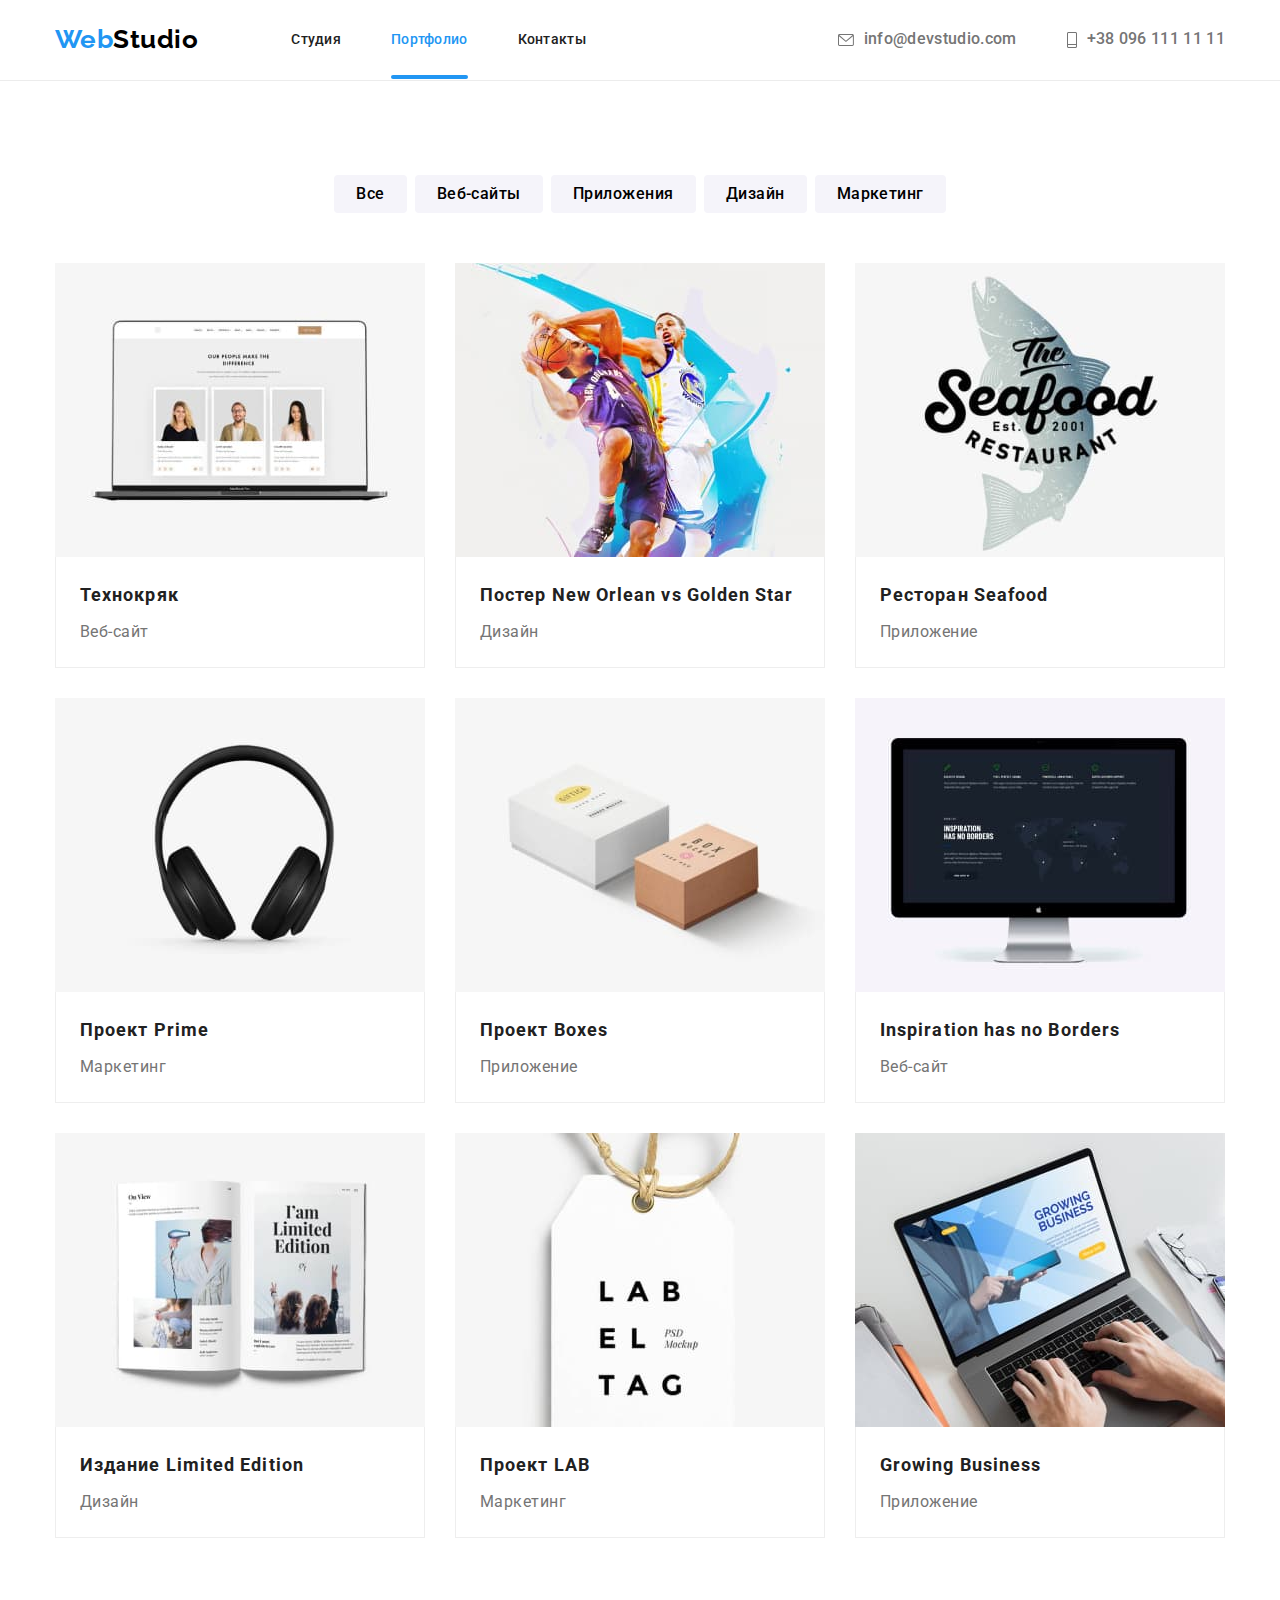
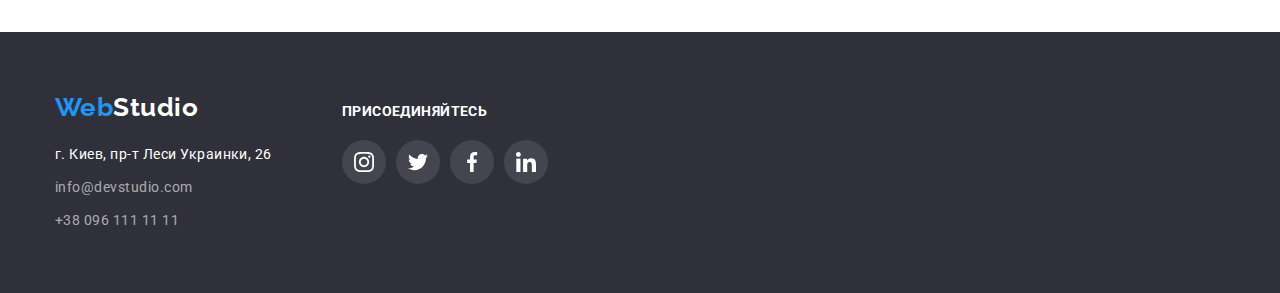
==== portfolio.html @ bd708ec2 "готовит работу к сдаче" ====
<!DOCTYPE html>
<html lang="ru">

<head>
    <meta charset="UTF-8" />
    <meta name="viewport" content="width=device-width, initial-scale=1.0" />
    <title>homework-third</title>
    <link rel="preconnect" href="https://fonts.gstatic.com" />
    <link
        href="https://fonts.googleapis.com/css2?family=Raleway:wght@700&family=Roboto:wght@400;500;700;900&display=swap"
        rel="stylesheet" />
    <link rel="stylesheet"
        href="https://cdnjs.cloudflare.com/ajax/libs/modern-normalize/1.0.0/modern-normalize.min.css" />
    <link rel="stylesheet" href="./css/style.css" />
</head>

<body class="page">
    <header class="header portfolio">
        <!-- навигация  -->
        <div class="header-container container">
            <nav class="header-nav">
                <a href="./index.html" lang="en" class="logo link">
                    <span class="logo-web">Web</span>Studio
                </a>

                <ul class="header-nav-list list">
                    <li class="header-list-item"><a href="./index.html" class="header-link link">Студия</a></li>
                    <li class="header-list-item"><a href="./portfolio.html"
                            class="header-link link current">Портфолио</a></li>
                    <li class="header-list-item"><a href="#contacts" class="header-link link">Контакты</a></li>
                </ul>
            </nav>
            <ul class="header-contacts list">
                <li class="header-contacts-item"><a href="mailto:info@devstudio.com" lang="en"
                        class="header-contacts-link link">
                        <svg class="header-contacts-icon icon-envelope">
                            <use href="./img/svg-icon/sprite.svg#icon-envelope"></use>
                        </svg>
                        info@devstudio.com</a>
                </li>
                <li class="header-contacts-item">
                    <a href="tel:+380961111111" class="header-contacts-link link">
                        <svg class="header-contacts-icon icon-cell">
                            <use href="./img/svg-icon/sprite.svg#icon-cell"></use>
                        </svg>
                        +38 096 111 11 11</a>
                </li>
            </ul>
        </div>
    </header>
    <!-- Уникальная инфа -->
    <main>
        <!-- Создаём секцию наши возможности-->
        <section class="port">
            <div class="port-container container">
                <h1 class="title-hidden">Наши возможности</h1>
                <ul class="port-list-button list">
                    <li class="port-item">
                        <button type="button" class="portfolio-button">Все</button>
                    </li>

                    <li class="port-item">
                        <button type="button" class="portfolio-button">Веб-сайты</button>
                    </li>

                    <li class="port-item">
                        <button type="button" class="portfolio-button">Приложения</button>
                    </li>

                    <li class="port-item">
                        <button type="button" class="portfolio-button">Дизайн</button>
                    </li>

                    <li class="port-item">
                        <button type="button" class="portfolio-button">Маркетинг</button>
                    </li>
                </ul>

                <ul class="port-list-card list">
                    <li class="port-item-card">
                        <div class="thumb">
                            <img src="./img/portfolio-pictures/tech.jpg" alt="Наши персонал играет важную роль"
                                class="port-card-image" />
                        </div>
                        <div class="port-card-div">
                            <h2 class="port-card-title">Технокряк</h2>
                            <p class="port-card-paragraph">Веб-сайт</p>
                        </div>
                    </li>
                    <li class="port-item-card">
                        <div class="thumb">
                            <img src="./img/portfolio-pictures/basketball.jpg" alt="Спарринг двух баскетбольных игроков"
                                class="port-card-image" />
                        </div>
                        <div class="port-card-div">
                            <h2 lang="en" class="port-card-title">
                                Постер New Orlean vs Golden Star
                            </h2>
                            <p class="port-card-paragraph">Дизайн</p>
                        </div>
                    </li>
                    <li class="port-item-card">
                        <div class="thumb">
                            <img src="./img/portfolio-pictures/seafood.jpg" alt="Баннер ресторана-морепродуктов"
                                class="port-card-image" />
                        </div>
                        <div class="port-card-div">
                            <h2 lang="en" class="port-card-title">Ресторан Seafood</h2>
                            <p class="port-card-paragraph">Приложение</p>
                        </div>
                    </li>
                    <li class="port-item-card">
                        <div class="thumb">
                            <img src="./img/portfolio-pictures/prime.jpg" alt="Черные наушники от проэкта 'Прайм' "
                                class="port-card-image" />
                        </div>
                        <div class="port-card-div">
                            <h2 lang="en" class="port-card-title">Проект Prime</h2>
                            <p class="port-card-paragraph">Маркетинг</p>
                        </div>
                    </li>
                    <li class="port-item-card">
                        <div class="thumb">
                            <img src="./img/portfolio-pictures/box.jpg" alt="Подарочные коробки"
                                class="port-card-image" />
                        </div>
                        <div class="port-card-div">
                            <h2 lang="en" class="port-card-title">Проект Boxes</h2>
                            <p class="port-card-paragraph">Приложение</p>
                        </div>
                    </li>
                    <li class="port-item-card">
                        <div class="thumb">
                            <img src="./img/portfolio-pictures/inspiration.jpg"
                                alt="Надпись на мониторе 'Вдохновение не имеет границ'" class="port-card-image" />
                        </div>
                        <div class="port-card-div">
                            <h2 lang="en" class="port-card-title">
                                Inspiration has no Borders
                            </h2>
                            <p class="port-card-paragraph">Веб-сайт</p>
                        </div>
                    </li>
                    <li class="port-item-card">
                        <div class="thumb">
                            <img src="./img/portfolio-pictures/edition.jpg" alt="Страницы журнала"
                                class="port-card-image" />
                        </div>
                        <div class="port-card-div">
                            <h2 lang="en" class="port-card-title">
                                Издание Limited Edition
                            </h2>
                            <p class="port-card-paragraph">Дизайн</p>
                        </div>
                    </li>
                    <li class="port-item-card">
                        <div class="thumb">
                            <img src="./img/portfolio-pictures/lab.jpg" alt="Маркированная метка"
                                class="port-card-image" />
                        </div>
                        <div class="port-card-div">
                            <h2 lang="en" class="port-card-title">Проект LAB</h2>
                            <p class="port-card-paragraph">Маркетинг</p>
                        </div>
                    </li>
                    <li class="port-item-card">
                        <div class="thumb">
                            <img src="./img/portfolio-pictures/business.jpg" alt="Человеческие руки печатают"
                                class="port-card-image" />
                        </div>
                        <div class="port-card-div">
                            <h2 lang="en" class="port-card-title">Growing Business</h2>
                            <p class="port-card-paragraph">Приложение</p>
                        </div>
                    </li>
                </ul>

            </div>
        </section>
    </main>
    <!-- Наш Футэр -->
    <footer class="footer">
        <div class="footer-container container">
            <div class="logo-plus-address-container">
                <div class="container-logo">
                    <a href="./index.html" lang="en" class="logo link">
                        <span class="logo-web">Web</span>Studio
                    </a>
                </div>

                <address id="contacts" class="footer-address">
                    <ul class="footer-list list">
                        <li class="footer-item">
                            <a href="https://goo.gl/maps/tSYE8Pj3sfSVLAzh6" target="_blank" rel="noopener noreferrer"
                                class="footer-city-link footer-info link">г. Киев, пр-т Леси Украинки, 26</a>
                        </li>
                        <li class="footer-item">
                            <a href="mailto:info@devstudio.com" lang="en"
                                class="footer-mail-link footer-info link">info@devstudio.com</a>
                        </li>
                        <li class="footer-item">
                            <a href="tel:+380961111111" class="footer-tel-link footer-info link">+38 096 111 11 11</a>
                        </li>
                    </ul>
                </address>
            </div>


            <div class="social-join">
                <b class="join">
                    Присоединяйтесь
                </b>
                <ul class="social-join-list list">
                    <li class="social-join-link-item"><a href=""
                            class="social-join-link-item-link link social-instagram">
                            <svg class="social-join-list-icon">
                                <use href="./img/svg-icon/sprite.svg#icon-instagram"></use>
                            </svg> </a></li>
                    <li class="social-join-link-item"><a href="" class="social-join-link-item-link link social-twitter">
                            <svg class="social-join-list-icon">
                                <use href="./img/svg-icon/sprite.svg#icon-twitter"></use>
                            </svg> </a></li>
                    <li class="social-join-link-item"><a href=""
                            class="social-join-link-item-link link social-facebook">
                            <svg class="social-join-list-icon">
                                <use href="./img/svg-icon/sprite.svg#icon-facebook"></use>
                            </svg> </a></li>
                    <li class="social-join-link-item"><a href=""
                            class="social-join-link-item-link link social-linkedin">
                            <svg class="social-join-list-icon">
                                <use href="./img/svg-icon/sprite.svg#icon-linkedin"></use>
                            </svg> </a></li>
                </ul>
            </div>
        </div>
    </footer>
</body>

</html>
---- css/style.css ----
:root {
  --primary-background-color: #ffffff;
  --secondary-background-color: #f5f4fa;
  --hero-background-color: #2f303a;
  --accent-text-color: #2196f3;
  --title-text-color: #212121;
  --paragraph-text-color: #757575;
  --icon-basic-color: #afb1b8;

  --primary-fonts: Roboto, sans-serif;
  --secondary-fonts: Raleway, cursive;

  --letter-spacing: 0.03em;
  --hero-title-letter-spacing: 0.06em;
  --main-links-letter-spacing: 0.02em;
}

.page {
  background-color: var(--primary-background-color);
  font-family: var(--primary-fonts);
  color: var(--paragraph-text-color);
  letter-spacing: var(--letter-spacing);
}

/* ==================== UTILITIES ===================== */
.list {
  margin: 0;
  padding: 0;
  list-style: none;
}

.link {
  margin: 0;
  padding: 0;

  color: var(--title-text-color);
  text-decoration: none;
}

.title {
  color: var(--title-text-color);

  font-weight: 700;
  letter-spacing: var(--letter-spacing);
}
.container {
  width: 1200px;
  padding-left: 15px;
  padding-right: 15px;
  /* outline: 2px solid tomato; */
  margin-left: auto;
  margin-right: auto;
}

h1,
h2,
h3,
h4,
h5,
h6,
p {
  margin: 0;
}

img {
  display: block;
  max-width: 100%;
  height: auto;
}

address {
  font-style: normal;
}

.logo {
  color: #000000;
  font-family: var(--secondary-fonts);
  font-weight: 700;
  font-size: 26px;
  line-height: 1.2;
}

.logo-web {
  color: var(--accent-text-color);
}

.title-hidden {
  position: absolute;
  width: 1px;
  height: 1px;
  margin: -1px;
  padding: 0;
  border: 0;
  clip: rect(0 0 0);
  overflow: hidden;
}

.footer-info {
  color: rgba(255, 255, 255, 0.6);

  font-size: 14px;
  line-height: 1.71;
}
.current {
  color: var(--accent-text-color);
}
/* ==================== END UTILITIES ===================== */

/* ==================== HEADER ===================== */
.header {
  padding-top: 24px;
  padding-bottom: 25px;
}

.header-container {
  display: flex;
  margin-left: auto;
  align-items: center;
  /* outline: 1px solid black; */
}

.header-nav {
  display: flex;
  align-items: center;
}

.header-nav-list {
  display: flex;
  margin-left: 93px;
  align-items: center;
}

.header-list-item:not(:first-child) {
  margin-left: 50px;
}

.header-link {
  letter-spacing: var(--main-links-letter-spacing);
  font-weight: 500;
  font-size: 14px;
  line-height: 1.14;
}

.header-link:hover,
.header-link:focus {
  color: var(--accent-text-color);
}

/* полосочкаааааааааааааааааа */
.header-link.current {
  position: relative;
  padding-bottom: 32px;
}

.header-link.current::after {
  content: "";

  position: absolute;
  left: 0;
  bottom: 0;
  width: 100%;
  height: 4px;
  display: block;
  border-radius: 2px;
  background-color: var(--accent-text-color);
}

.header-contacts {
  display: flex;
  margin-left: auto;
}

.header-contacts-item:not(:first-child) {
  margin-left: 50px;
}

.header-contacts-link {
  display: flex;
  align-items: center;
  color: var(--paragraph-text-color);

  font-weight: 500;
  letter-spacing: var(--main-links-letter-spacing);
}

.header-contacts-icon {
  margin-right: 10px;
  fill: var(--paragraph-text-color);
}

.header-contacts-icon.icon-envelope {
  width: 16px;
  height: 12px;
}

.header-contacts-icon.icon-cell {
  width: 10px;
  height: 16px;
}

.header-contacts-link:hover .header-contacts-icon,
.header-contacts-link:focus .header-contacts-icon {
  fill: var(--accent-text-color);
}

.header-contacts-link:hover,
.header-contacts-link:focus {
  color: var(--accent-text-color);
}
/* ==================== END HEADER ===================== */

/* ====================================================== INDEX.HTML =========================================== */

/* ==================== HERO ===================== */
.hero {
  background-color: var(--hero-background-color);
  padding-top: 200px;
  padding-bottom: 200px;
}

.hero {
  max-width: 1600px;
  height: 600px;
  margin-left: auto;
  margin-right: auto;
  background-image: linear-gradient(
      to right,
      rgba(47, 48, 58, 0.4),
      rgba(47, 48, 58, 0.4)
    ),
    url(../img/hero-banner.jpg);
  background-repeat: no-repeat;
  background-position: center;
  background-size: cover;
}

.hero-container {
  text-align: center;
}

.hero-title {
  margin: 0 auto 30px;
  color: var(--primary-background-color);
  max-width: 696px;
  font-weight: 900;
  font-size: 44px;
  line-height: 1.36;
  letter-spacing: var(--hero-title-letter-spacing);
  text-transform: uppercase;
}

.primary-button {
  cursor: pointer;

  padding: 10px 30px;

  color: var(--primary-background-color);
  background-color: var(--accent-text-color);
  border: 1px solid transparent;
  border-radius: 4px;
  box-shadow: 0px 4px 4px rgba(0, 0, 0, 0.15);

  font-family: inherit;
  font-weight: 700;
  font-size: 16px;
  line-height: 1.87;
  letter-spacing: var(--hero-title-letter-spacing);

  min-width: 200px;
  text-align: center;
}
/* ==================== END HERO ===================== */

/* ==================== FEATURES ===================== */
.features {
  background-color: var(--primary-background-color);
  padding-top: 94px;
  padding-bottom: 94px;
}

.features-list {
  display: flex;
  flex-wrap: wrap;
  margin-left: -30px;
  margin-top: -30px;
}

.features-item {
  flex-basis: calc(100% / 4 - 30px);
  margin-left: 30px;
  margin-top: 30px;
}

.svg-icon-container {
  margin-bottom: 30px;
  display: flex;
  align-items: center;
  justify-content: center;
  width: 270px;
  height: 120px;
  background-color: var(--secondary-background-color);
  border-radius: 4px;
}

.features-list-icon {
  width: 70px;
  height: 70px;
}

.features-item-title {
  margin-bottom: 10px;

  font-size: 14px;
  line-height: 1.14;
  text-transform: uppercase;
}

.features-item-paragraph {
  font-size: 14px;
  line-height: 1.71;
}
/* ==================== END FEATURES ===================== */

/* ==================== DUTIES ===================== */
.duties {
  background-color: var(--primary-background-color);
  padding-bottom: 94px;
}

.duties-title {
  margin-bottom: 50px;

  text-align: center;
  font-size: 36px;
  line-height: 1.16;
}

.duties-list {
  display: flex;
  flex-wrap: wrap;
  margin-left: -30px;
  margin-top: -30px;
}

.duties-item {
  flex-basis: calc(100% / 3 - 30px);
  margin-left: 30px;
  margin-top: 30px;
  max-width: 370px;
  max-height: 294px;
  position: relative;
  
}

.duties-paragraph-typing {
  position: absolute;
  bottom: 0;
  right: 0;
  width: 100%;

  padding-top: 27px;
  padding-bottom: 27px;
  padding-left: 82px;
  padding-right: 82px;

  font-weight: 700;
  font-size: 14px;
  line-height: 1.14;
  text-align: center;
  letter-spacing: var(--letter-spacing);
  text-transform: uppercase;

  color: var(--primary-background-color);
  background: rgba(47, 48, 58, 0.8);
}

.duties-paragraph-scanning {
  position: absolute;
  bottom: 0;
  right: 0;
  width: 100%;

  padding-top: 27px;
  padding-bottom: 27px;
  padding-left: 85px;
  padding-right: 85px;

  font-weight: 700;
  font-size: 14px;
  line-height: 1.14;
  text-align: center;
  letter-spacing: var(--letter-spacing);
  text-transform: uppercase;

  color: var(--primary-background-color);
  background: rgba(47, 48, 58, 0.8);
}

.duties-paragraph-choosing {
  position: absolute;
  bottom: 0;
  right: 0;
  width: 100%;

  padding-top: 27px;
  padding-bottom: 27px;
  padding-left: 91px;
  padding-right: 90px;

  font-weight: 700;
  font-size: 14px;
  line-height: 1.14;
  text-align: center;
  letter-spacing: var(--letter-spacing);
  text-transform: uppercase;

  color: var(--primary-background-color);
  background: rgba(47, 48, 58, 0.8);
}
/* ==================== END DUTIES ===================== */

/* ==================== END STAFF ===================== */
.staff {
  background-color: var(--secondary-background-color);
  padding-top: 94px;
  padding-bottom: 94px;
}

.staff-title {
  margin-bottom: 50px;

  text-align: center;
  font-size: 36px;
  line-height: 1.16;
}

.staff-list {
  display: flex;
  flex-wrap: wrap;
  margin-left: -30px;
  margin-top: -30px;
}

.staff-info-title {
  margin-bottom: 10px;

  font-weight: 500;
  font-size: 16px;
  line-height: 1.19;
}

.staff-info-paragraph {
  margin-bottom: 16px;

  font-weight: normal;
  font-size: 16px;
  line-height: 1.19;
  letter-spacing: var(--letter-spacing);
}

.staff-item-card {
  width: 270px;
  border-radius: 0px 0px 4px 4px;
  box-shadow: 0px 1px 3px rgba(0, 0, 0, 0.12), 0px 1px 1px rgba(0, 0, 0, 0.14),
    0px 2px 1px rgba(0, 0, 0, 0.2);
  background-color: var(--primary-background-color);
}

.staff-item-card {
  flex-basis: calc(100% / 4 - 30px);
  margin-left: 30px;
  margin-top: 30px;
}

.staff-info {
  text-align: center;
  padding-top: 30px;
  padding-bottom: 30px;
  padding-right: 32px;
  padding-left: 32px;
}

.social-list {
  display: flex;
  align-items: center;
  justify-content: center;
}
.social-link-item:not(:last-child) {
  margin-right: 10px;
}
.social-link-item-link {
  display: flex;
  align-items: center;
  justify-content: center;
  width: 44px;
  height: 44px;
  border-radius: 50%;
}

.social-link-item-link:hover,
.social-link-item-link:focus {
  background-color: var(--accent-text-color);
}
.social-list-icon {
  width: 20px;
  height: 20px;
  fill: var(--icon-basic-color);
}

.social-link-item-link:hover .social-list-icon,
.social-link-item-link:focus .social-list-icon {
  fill: var(--primary-background-color);
}

/* ==================== END STAFF ===================== */

/* ==================== CUSTOMER ===================== */
.regular-customer-container {
  text-align: center;
  padding-top: 94px;
  padding-bottom: 94px;
}

.regular-customer-title {
  margin-bottom: 50px;
  color: var(--title-text-color);
  font-weight: 700;
  font-size: 36px;
  line-height: 42px;
  letter-spacing: var(--letter-spacing);
}
.regular-customer-list {
  display: flex;
}

.regular-customer-item {
  width: 170px;
  height: 90px;
}

.regular-customer-item-link {
  display: flex;
  align-items: center;
  justify-content: center;
  width: 100%;
  height: 100%;
  border: 1px solid var(--icon-basic-color);
  border-radius: 4px;
}

.regular-customer-item:not(:last-child) {
  margin-right: 30px;
}

.customer-list-icon {
  fill: var(--icon-basic-color);
}

.regular-customer-item-link:hover .customer-list-icon,
.regular-customer-item-link:focus .customer-list-icon {
  fill: var(--accent-text-color);
}
.regular-customer-item-link:hover,
.regular-customer-item-link:focus {
  border: 1px solid var(--accent-text-color);
}

/* ==================== END CUSTOMER ===================== */

/* ==================== FOOTER ===================== */
.footer {
  background-color: var(--hero-background-color);
  padding-top: 60px;
  padding-bottom: 60px;
}

.footer-container {
  display: flex;
  align-items: baseline;
}

.logo-plus-address-container {
  margin-right: 70px;
}

.container-logo {
  margin-bottom: 20px;
}

.container-logo > .logo {
  color: var(--primary-background-color);
}

.logo-web {
  color: var(--accent-text-color);
}

.footer-item:not(:last-child) {
  margin-bottom: 9px;
}

.footer-city-link.link {
  color: var(--primary-background-color);
}

.join {
  display: block;
  margin-bottom: 20px;

  color: var(--primary-background-color);

  font-weight: 700;
  font-size: 14px;
  line-height: 1.14;
  letter-spacing: var(--letter-spacing);
  text-transform: uppercase;
}

.social-join-list {
  display: flex;
  align-items: center;
  justify-content: center;
}

.social-join-link-item:not(:last-child) {
  margin-right: 10px;
}

.social-join-link-item-link {
  display: flex;
  align-items: center;
  justify-content: center;
  width: 44px;
  height: 44px;
  border-radius: 50%;
  background-color: rgba(255, 255, 255, 0.1);
}

.social-join-link-item-link:hover,
.social-join-link-item-link:focus {
  background-color: var(--accent-text-color);
}

.social-join-list-icon {
  width: 20px;
  height: 20px;
  fill: var(--primary-background-color);
}

/* ==================== END FOOTER ===================== */
/* ====================================================== PORTFOLIO.HTML ====================================== */
/* ==================== PORT ===================== */
.header.portfolio {
  border-bottom: 1px solid #ececec;
}
.port {
  background-color: var(--primary-background-color);
  padding-top: 94px;
  padding-bottom: 94px;
}

.port-list-button {
  display: flex;
  justify-content: center;
  margin-bottom: 50px;
}

.portfolio-button {
  padding: 6px 22px;
  border: transparent;
  border-radius: 4px;

  background-color: var(--secondary-background-color);

  font-family: inherit;
  letter-spacing: var(--letter-spacing);
  font-weight: 500;
  font-size: 16px;
  line-height: 1.62;
  text-align: center;
}

.portfolio-button:hover,
.portfolio-button:focus {
  box-shadow: 0px 3px 1px rgba(0, 0, 0, 0.1), 0px 1px 2px rgba(0, 0, 0, 0.08),
    0px 2px 2px rgba(0, 0, 0, 0.12);
  background-color: var(--accent-text-color);
  color: var(--primary-background-color);
  cursor: pointer;
}

.port-item:not(:first-child) {
  margin-left: 8px;
}

.port-list-card {
  display: flex;
  flex-wrap: wrap;
  margin-left: -30px;
  margin-top: -30px;
}

.port-item-card {
  flex-basis: calc(100% / 3 - 30px);
  margin-left: 30px;
  margin-top: 30px;

  background-color: var(--primary-background-color);
}

.port-item-card:hover,
.port-item-card:focus {
  box-shadow: 0px 1px 1px rgba(0, 0, 0, 0.12), 0px 4px 4px rgba(0, 0, 0, 0.06),
    1px 4px 6px rgba(0, 0, 0, 0.16);
}

.port-card-div {
  padding: 20px 24px;
  border-bottom: 1px solid #eeeeee;
  border-right: 1px solid #eeeeee;
  border-left: 1px solid #eeeeee;
}

.port-card-title {
  margin-bottom: 4px;

  color: var(--title-text-color);
  font-weight: 700;
  font-size: 18px;
  line-height: 2;
  letter-spacing: var(--hero-title-letter-spacing);
}

.port-card-paragraph {
  font-size: 16px;
  line-height: 1.87;
}
/* ==================== END PORT ===================== */
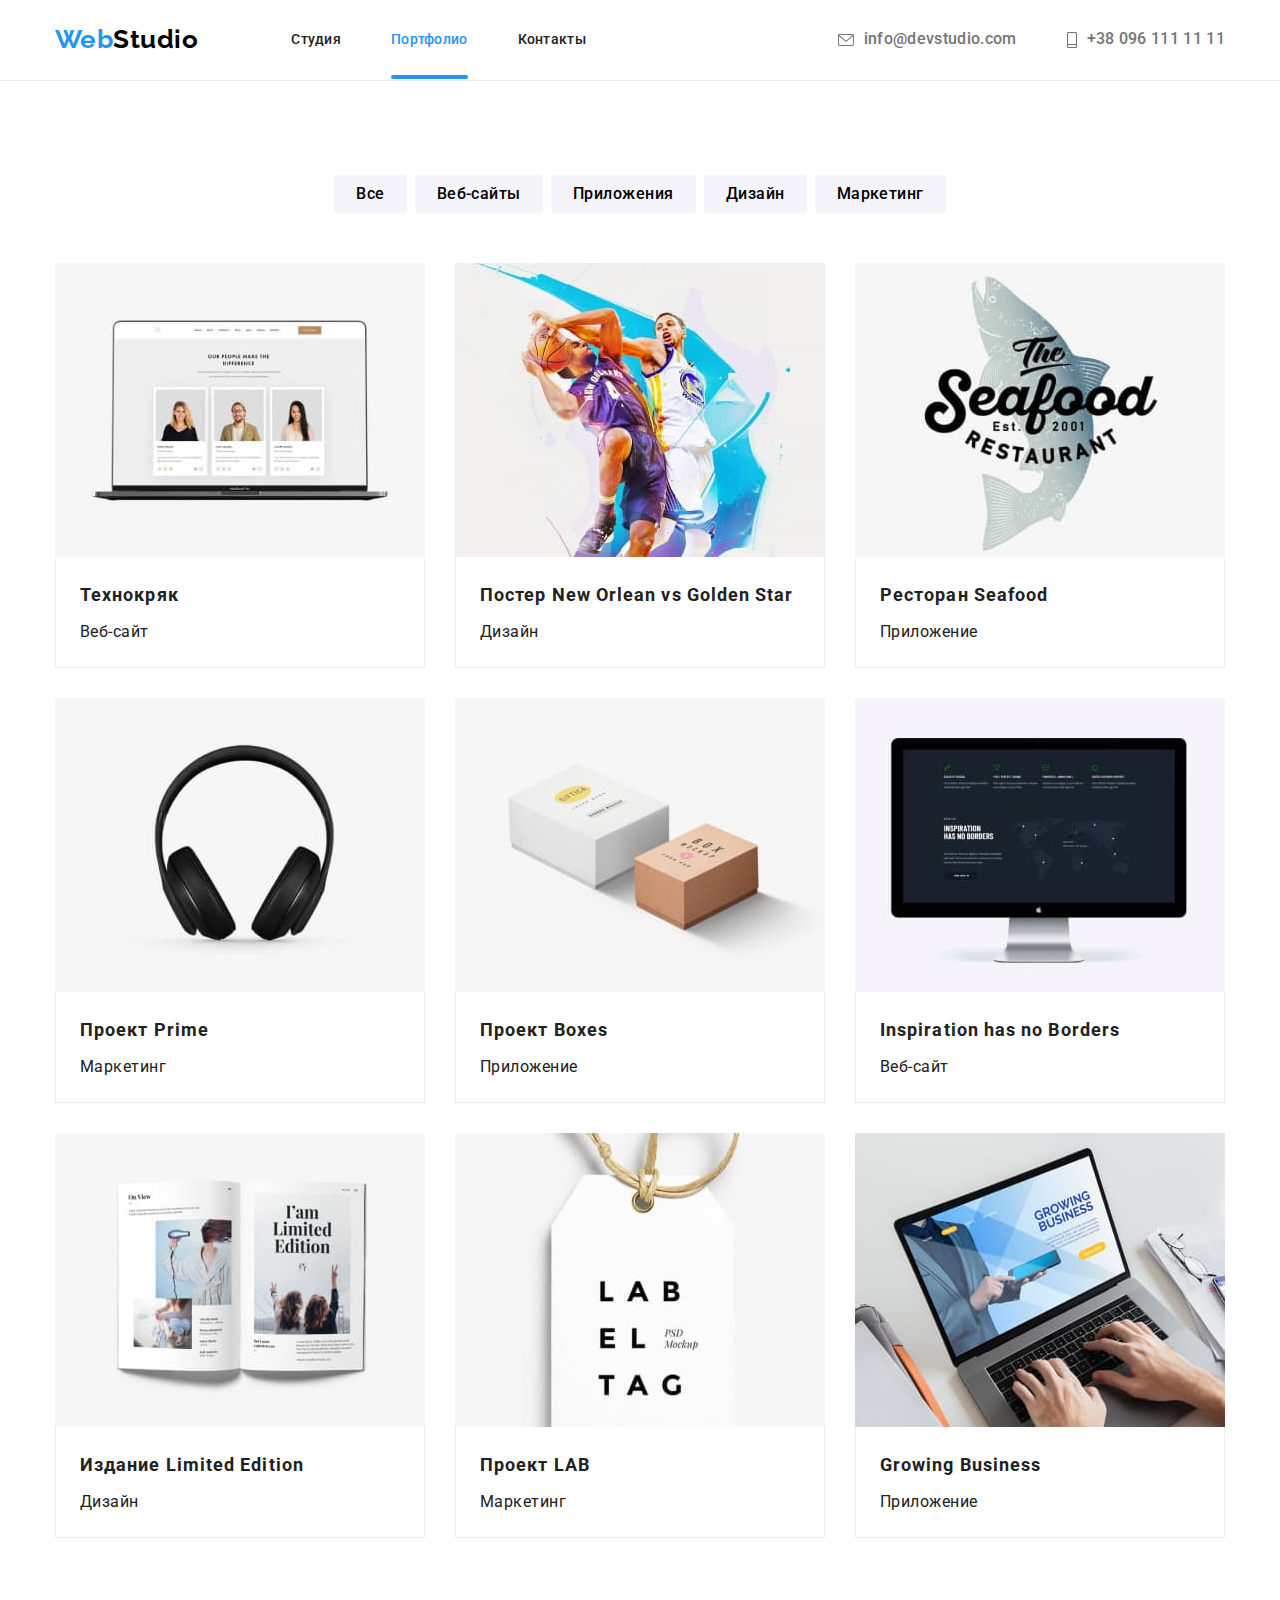
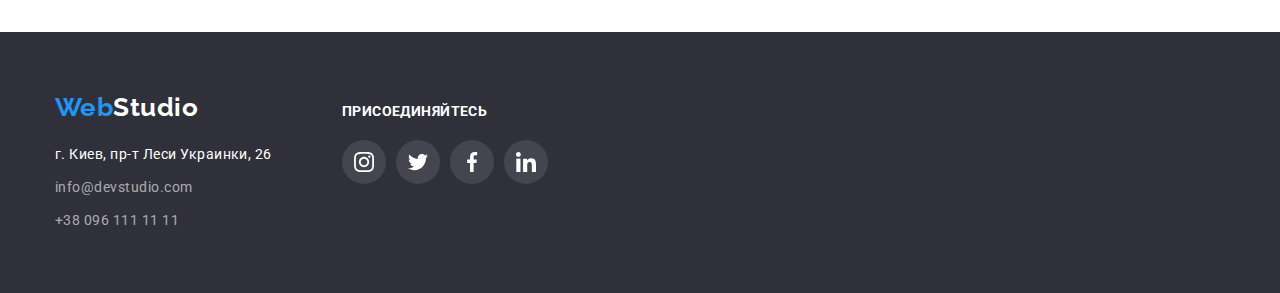
==== commit a736ec26: "готовит к сдаче" ====
--- a/portfolio.html
+++ b/portfolio.html
@@ -66,115 +66,205 @@
                     <li class="port-item">
                         <button type="button" class="portfolio-button">Приложения</button>
                     </li>
-
+                    
                     <li class="port-item">
                         <button type="button" class="portfolio-button">Дизайн</button>
                     </li>
-
+                    
                     <li class="port-item">
                         <button type="button" class="portfolio-button">Маркетинг</button>
                     </li>
                 </ul>
-
+                
                 <ul class="port-list-card list">
                     <li class="port-item-card">
-                        <div class="thumb">
-                            <img src="./img/portfolio-pictures/tech.jpg" alt="Наши персонал играет важную роль"
-                                class="port-card-image" />
-                        </div>
-                        <div class="port-card-div">
-                            <h2 class="port-card-title">Технокряк</h2>
-                            <p class="port-card-paragraph">Веб-сайт</p>
-                        </div>
-                    </li>
-                    <li class="port-item-card">
-                        <div class="thumb">
-                            <img src="./img/portfolio-pictures/basketball.jpg" alt="Спарринг двух баскетбольных игроков"
-                                class="port-card-image" />
-                        </div>
-                        <div class="port-card-div">
-                            <h2 lang="en" class="port-card-title">
-                                Постер New Orlean vs Golden Star
-                            </h2>
-                            <p class="port-card-paragraph">Дизайн</p>
-                        </div>
-                    </li>
-                    <li class="port-item-card">
-                        <div class="thumb">
-                            <img src="./img/portfolio-pictures/seafood.jpg" alt="Баннер ресторана-морепродуктов"
-                                class="port-card-image" />
-                        </div>
-                        <div class="port-card-div">
-                            <h2 lang="en" class="port-card-title">Ресторан Seafood</h2>
-                            <p class="port-card-paragraph">Приложение</p>
-                        </div>
-                    </li>
-                    <li class="port-item-card">
-                        <div class="thumb">
-                            <img src="./img/portfolio-pictures/prime.jpg" alt="Черные наушники от проэкта 'Прайм' "
-                                class="port-card-image" />
-                        </div>
-                        <div class="port-card-div">
-                            <h2 lang="en" class="port-card-title">Проект Prime</h2>
-                            <p class="port-card-paragraph">Маркетинг</p>
-                        </div>
-                    </li>
-                    <li class="port-item-card">
-                        <div class="thumb">
-                            <img src="./img/portfolio-pictures/box.jpg" alt="Подарочные коробки"
-                                class="port-card-image" />
-                        </div>
-                        <div class="port-card-div">
-                            <h2 lang="en" class="port-card-title">Проект Boxes</h2>
-                            <p class="port-card-paragraph">Приложение</p>
-                        </div>
-                    </li>
-                    <li class="port-item-card">
-                        <div class="thumb">
-                            <img src="./img/portfolio-pictures/inspiration.jpg"
-                                alt="Надпись на мониторе 'Вдохновение не имеет границ'" class="port-card-image" />
-                        </div>
-                        <div class="port-card-div">
-                            <h2 lang="en" class="port-card-title">
-                                Inspiration has no Borders
-                            </h2>
-                            <p class="port-card-paragraph">Веб-сайт</p>
-                        </div>
-                    </li>
-                    <li class="port-item-card">
-                        <div class="thumb">
-                            <img src="./img/portfolio-pictures/edition.jpg" alt="Страницы журнала"
-                                class="port-card-image" />
-                        </div>
-                        <div class="port-card-div">
-                            <h2 lang="en" class="port-card-title">
-                                Издание Limited Edition
-                            </h2>
-                            <p class="port-card-paragraph">Дизайн</p>
-                        </div>
-                    </li>
-                    <li class="port-item-card">
-                        <div class="thumb">
-                            <img src="./img/portfolio-pictures/lab.jpg" alt="Маркированная метка"
-                                class="port-card-image" />
-                        </div>
-                        <div class="port-card-div">
-                            <h2 lang="en" class="port-card-title">Проект LAB</h2>
-                            <p class="port-card-paragraph">Маркетинг</p>
-                        </div>
-                    </li>
-                    <li class="port-item-card">
-                        <div class="thumb">
-                            <img src="./img/portfolio-pictures/business.jpg" alt="Человеческие руки печатают"
-                                class="port-card-image" />
-                        </div>
-                        <div class="port-card-div">
-                            <h2 lang="en" class="port-card-title">Growing Business</h2>
-                            <p class="port-card-paragraph">Приложение</p>
-                        </div>
+                        <a href="" class="port-item-link link">
+                            <div class="thumb">
+                                <img src="./img/portfolio-pictures/tech.jpg" alt="Наши персонал играет важную роль"
+                                    class="port-card-image" />
+                                <p class="thumb-overlay-paragraph">
+                                    Технокряк это современная площадка распространения коронавируса. Компании используют
+                                    эту платформу для цифрового шпионажа и атак на защищённые сервера конкурентов.
+                                </p>
+                            </div>
+                            <div class="port-card-div">
+                                <h2 class="port-card-title">Технокряк</h2>
+                                <p class="port-card-paragraph">Веб-сайт</p>
+                            </div>
+                        </a>
+                    </li>
+
+                    <li class="port-item-card">
+                        <a href="" class="port-item-link link">
+                            <div class="thumb">
+                                <img src="./img/portfolio-pictures/basketball.jpg"
+                                    alt="Спарринг двух баскетбольных игроков" class="port-card-image" />
+                                <div class="thumb-overlay">
+                                    <p class="thumb-overlay-paragraph">
+                                        Технокряк это современная площадка распространения коронавируса. Компании
+                                        используют эту платформу для цифрового шпионажа и атак на защищённые сервера
+                                        конкурентов.
+                                    </p>
+                                </div>
+                            </div>
+                            <div class="port-card-div">
+                                <h2 lang="en" class="port-card-title">
+                                    Постер New Orlean vs Golden Star
+                                </h2>
+                                <p class="port-card-paragraph">Дизайн</p>
+                            </div>
+                        </a>
+                    </li>
+
+                    <li class="port-item-card">
+                        <a href="" class="port-item-link link">
+                            <div class="thumb">
+                                <img src="./img/portfolio-pictures/seafood.jpg" alt="Баннер ресторана-морепродуктов"
+                                    class="port-card-image" />
+                                <div class="thumb-overlay">
+                                    <p class="thumb-overlay-paragraph">
+                                        Технокряк это современная площадка распространения коронавируса. Компании
+                                        используют эту платформу для цифрового шпионажа и атак на защищённые сервера
+                                        конкурентов.
+                                    </p>
+                                </div>
+                            </div>
+                            <div class="port-card-div">
+                                <h2 lang="en" class="port-card-title">Ресторан Seafood</h2>
+                                <p class="port-card-paragraph">Приложение</p>
+                            </div>
+                        </a>
+
+                    </li>
+
+                    <li class="port-item-card">
+                        <a href="" class="port-item-link link">
+                            <div class="thumb">
+                                <img src="./img/portfolio-pictures/prime.jpg" alt="Черные наушники от проэкта 'Прайм' "
+                                    class="port-card-image" />
+                                <div class="thumb-overlay">
+                                    <p class="thumb-overlay-paragraph">
+                                        Технокряк это современная площадка распространения коронавируса. Компании
+                                        используют эту платформу для цифрового шпионажа и атак на защищённые сервера
+                                        конкурентов.
+                                    </p>
+                                </div>
+                            </div>
+                            <div class="port-card-div">
+                                <h2 lang="en" class="port-card-title">Проект Prime</h2>
+                                <p class="port-card-paragraph">Маркетинг</p>
+                            </div>
+                        </a>
+
+                    </li>
+
+                    <li class="port-item-card">
+                        <a href="" class="port-item-link link">
+                            <div class="thumb">
+                                <img src="./img/portfolio-pictures/box.jpg" alt="Подарочные коробки"
+                                    class="port-card-image" />
+                                <div class="thumb-overlay">
+                                    <p class="thumb-overlay-paragraph">
+                                        Технокряк это современная площадка распространения коронавируса. Компании
+                                        используют эту платформу для цифрового шпионажа и атак на защищённые сервера
+                                        конкурентов.
+                                    </p>
+                                </div>
+                            </div>
+                            <div class="port-card-div">
+                                <h2 lang="en" class="port-card-title">Проект Boxes</h2>
+                                <p class="port-card-paragraph">Приложение</p>
+                            </div>
+                        </a>
+
+                    </li>
+
+                    <li class="port-item-card">
+                        <a href="" class="port-item-link link">
+                            <div class="thumb">
+                                <img src="./img/portfolio-pictures/inspiration.jpg"
+                                    alt="Надпись на мониторе 'Вдохновение не имеет границ'" class="port-card-image" />
+                                <div class="thumb-overlay">
+                                    <p class="thumb-overlay-paragraph">
+                                        Технокряк это современная площадка распространения коронавируса. Компании
+                                        используют эту платформу для цифрового шпионажа и атак на защищённые сервера
+                                        конкурентов.
+                                    </p>
+                                </div>
+                            </div>
+                            <div class="port-card-div">
+                                <h2 lang="en" class="port-card-title">
+                                    Inspiration has no Borders
+                                </h2>
+                                <p class="port-card-paragraph">Веб-сайт</p>
+                            </div>
+                        </a>
+
+                    </li>
+
+                    <li class="port-item-card">
+                        <a href="" class="port-item-link link">
+                            <div class="thumb">
+                                <img src="./img/portfolio-pictures/edition.jpg" alt="Страницы журнала"
+                                    class="port-card-image" />
+                                <div class="thumb-overlay">
+                                    <p class="thumb-overlay-paragraph">
+                                        Технокряк это современная площадка распространения коронавируса. Компании
+                                        используют эту платформу для цифрового шпионажа и атак на защищённые сервера
+                                        конкурентов.
+                                    </p>
+                                </div>
+                            </div>
+                            <div class="port-card-div">
+                                <h2 lang="en" class="port-card-title">
+                                    Издание Limited Edition
+                                </h2>
+                                <p class="port-card-paragraph">Дизайн</p>
+                            </div>
+                        </a>
+                    </li>
+
+                    <li class="port-item-card">
+                        <a href="" class="port-item-link link">
+                            <div class="thumb">
+                                <img src="./img/portfolio-pictures/lab.jpg" alt="Маркированная метка"
+                                    class="port-card-image" />
+                                <div class="thumb-overlay">
+                                    <p class="thumb-overlay-paragraph">
+                                        Технокряк это современная площадка распространения коронавируса. Компании
+                                        используют эту платформу для цифрового шпионажа и атак на защищённые сервера
+                                        конкурентов.
+                                    </p>
+                                </div>
+                            </div>
+                            <div class="port-card-div">
+                                <h2 lang="en" class="port-card-title">Проект LAB</h2>
+                                <p class="port-card-paragraph">Маркетинг</p>
+                            </div>
+                        </a>
+
+                    </li>
+
+                    <li class="port-item-card">
+                        <a href="" class="port-item-link link">
+                            <div class="thumb">
+                                <img src="./img/portfolio-pictures/business.jpg" alt="Человеческие руки печатают"
+                                    class="port-card-image" />
+                                <div class="thumb-overlay">
+                                    <p class="thumb-overlay-paragraph">
+                                        Технокряк это современная площадка распространения коронавируса. Компании
+                                        используют эту платформу для цифрового шпионажа и атак на защищённые сервера
+                                        конкурентов.
+                                    </p>
+                                </div>
+                            </div>
+                            <div class="port-card-div">
+                                <h2 lang="en" class="port-card-title">Growing Business</h2>
+                                <p class="port-card-paragraph">Приложение</p>
+                            </div>
+                        </a>
                     </li>
                 </ul>
-
             </div>
         </section>
     </main>
--- a/css/style.css
+++ b/css/style.css
@@ -139,6 +139,8 @@
   font-weight: 500;
   font-size: 14px;
   line-height: 1.14;
+  transition: color 250ms cubic-bezier(0.4, 0, 0.2, 1);
+
 }
 
 .header-link:hover,
@@ -181,11 +183,16 @@
 
   font-weight: 500;
   letter-spacing: var(--main-links-letter-spacing);
+
+  transition: color 250ms cubic-bezier(0.4, 0, 0.2, 1);
+
 }
 
 .header-contacts-icon {
   margin-right: 10px;
   fill: var(--paragraph-text-color);
+  transition: fill 250ms cubic-bezier(0.4, 0, 0.2, 1);
+
 }
 
 .header-contacts-icon.icon-envelope {
@@ -269,6 +276,59 @@
   min-width: 200px;
   text-align: center;
 }
+
+.backdrop {
+  position: fixed;
+  top: 0;
+  left: 0;
+  width: 100%;
+  height: 100%;
+  background-color:rgba(0, 0, 0, 0.2);
+  opacity: 1;
+  z-index: 1000;
+  transition: all 250ms cubic-bezier(0.4, 0, 0.2, 1);
+}
+
+.is-hidden {
+  opacity: 0;
+  visibility: hidden;
+  pointer-events: none;
+}
+
+.modal {
+  position: absolute;
+  top: 50%;
+  left: 50%;
+  min-width: 528px;
+  min-height: 581px;
+  transform: translate(-50%, -50%);
+ 
+  background: var(--primary-background-color);
+  box-shadow: 0px 1px 3px rgba(0, 0, 0, 0.12),
+  0px 1px 1px rgba(0, 0, 0, 0.14),
+  0px 2px 1px rgba(0, 0, 0, 0.2);
+  border-radius: 4px;
+}
+
+.close-btn-svg-cross {
+  position: absolute;
+  top: 8px;
+  right: 8px;
+  border: 1px solid rgba(0, 0, 0, 0.1);
+  width: 30px;
+  height: 30px;
+  border-radius: 50%;
+  background: transparent;
+  cursor:pointer;
+}
+
+.svg-cross-icon {
+  width: 11px;
+  height: 11px;
+  fill:#000000;
+}
+
+
 /* ==================== END HERO ===================== */
 
 /* ==================== FEATURES ===================== */
@@ -495,6 +555,9 @@
   width: 44px;
   height: 44px;
   border-radius: 50%;
+
+  transition: background-color 250ms cubic-bezier(0.4, 0, 0.2, 1);
+
 }
 
 .social-link-item-link:hover,
@@ -505,6 +568,9 @@
   width: 20px;
   height: 20px;
   fill: var(--icon-basic-color);
+
+  transition: fill 250ms cubic-bezier(0.4, 0, 0.2, 1);
+
 }
 
 .social-link-item-link:hover .social-list-icon,
@@ -546,6 +612,9 @@
   height: 100%;
   border: 1px solid var(--icon-basic-color);
   border-radius: 4px;
+
+  transition: border 250ms cubic-bezier(0.4, 0, 0.2, 1);
+
 }
 
 .regular-customer-item:not(:last-child) {
@@ -554,6 +623,9 @@
 
 .customer-list-icon {
   fill: var(--icon-basic-color);
+
+  transition: fill 250ms cubic-bezier(0.4, 0, 0.2, 1);
+
 }
 
 .regular-customer-item-link:hover .customer-list-icon,
@@ -634,6 +706,9 @@
   height: 44px;
   border-radius: 50%;
   background-color: rgba(255, 255, 255, 0.1);
+
+  transition: background-color 250ms cubic-bezier(0.4, 0, 0.2, 1);
+
 }
 
 .social-join-link-item-link:hover,
@@ -678,6 +753,11 @@
   font-size: 16px;
   line-height: 1.62;
   text-align: center;
+
+  transition: box-shadow 250ms cubic-bezier(0.4, 0, 0.2, 1), 
+  background-color 250ms cubic-bezier(0.4, 0, 0.2, 1),
+  color 250ms cubic-bezier(0.4, 0, 0.2, 1),
+  cursor 250ms cubic-bezier(0.4, 0, 0.2, 1);
 }
 
 .portfolio-button:hover,
@@ -706,12 +786,62 @@
   margin-top: 30px;
 
   background-color: var(--primary-background-color);
+
+  transition: box-shadow 250ms cubic-bezier(0.4, 0, 0.2, 1);
+
 }
 
 .port-item-card:hover,
 .port-item-card:focus {
   box-shadow: 0px 1px 1px rgba(0, 0, 0, 0.12), 0px 4px 4px rgba(0, 0, 0, 0.06),
     1px 4px 6px rgba(0, 0, 0, 0.16);
+}
+.thumb {
+  position: relative;
+  overflow: hidden;
+}
+/* .thumb-overlay {
+  position: absolute;
+  top: 0;
+  left: 0;
+  width: 100%;
+  height: 100%;
+  background-color:rgba(33, 150, 243, 0.9);
+
+  transform: translateY(100%);
+  transition: transform 250ms linear;
+  transition: transform 500ms cubic-bezier(0.4, 0, 0.2, 1);
+} */
+
+.thumb-overlay-paragraph {
+  position: absolute;
+  top: 0;
+  left: 0;
+  width: 100%;
+  height: 100%;
+
+  transform: translateY(100%);
+  transition: transform 250ms cubic-bezier(0.4, 0, 0.2, 1);
+
+  /* overflow: scroll; */
+
+  padding-top: 63px;
+  padding-bottom: 63px;
+  padding-left: 24px;
+  padding-right: 24px;
+
+  font-weight: 400;
+  font-size: 18px;
+  line-height: 1.55;
+  letter-spacing: var(--letter-spacing);
+
+  color: var(--primary-background-color);
+  background-color:rgba(33, 150, 243, 0.9);
+}
+
+.port-item-card:hover .thumb-overlay-paragraph,
+.port-item-link:focus .thumb-overlay-paragraph {
+    transform: translateY(0);
 }
 
 .port-card-div {
